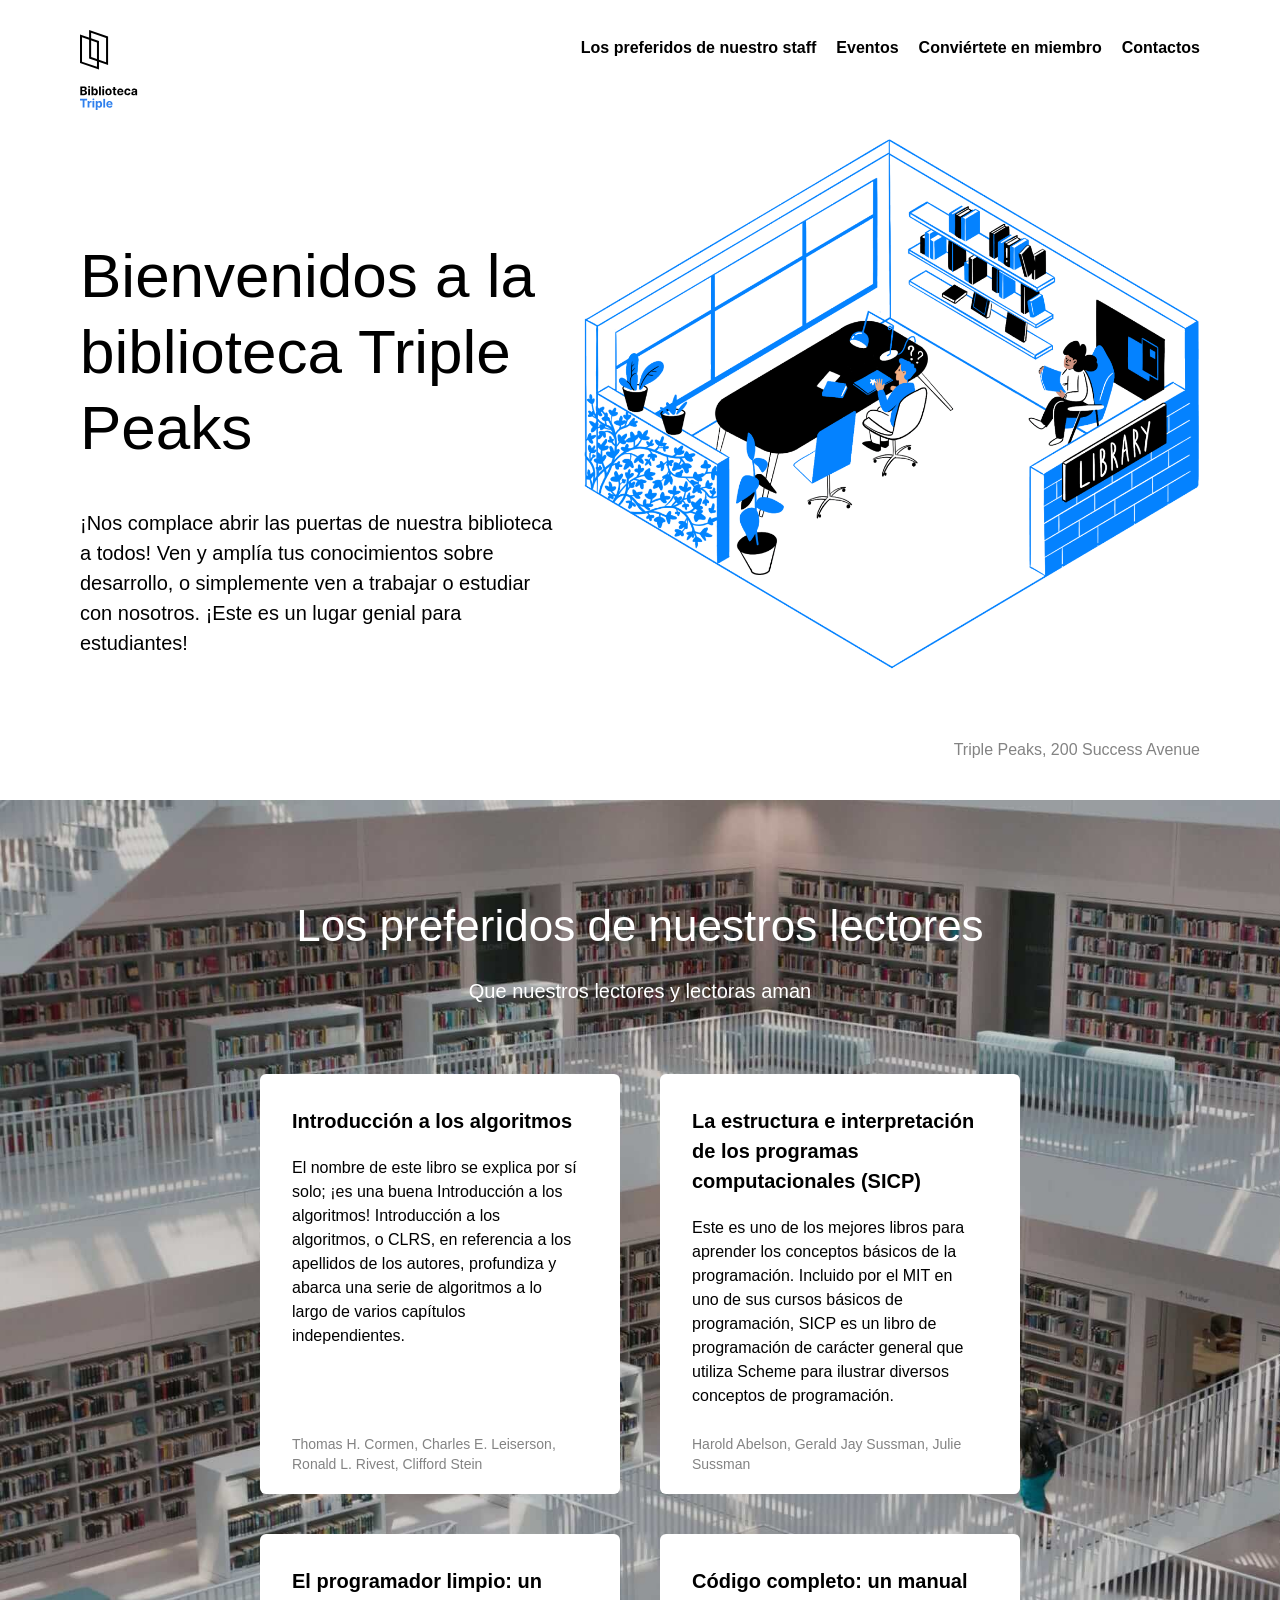
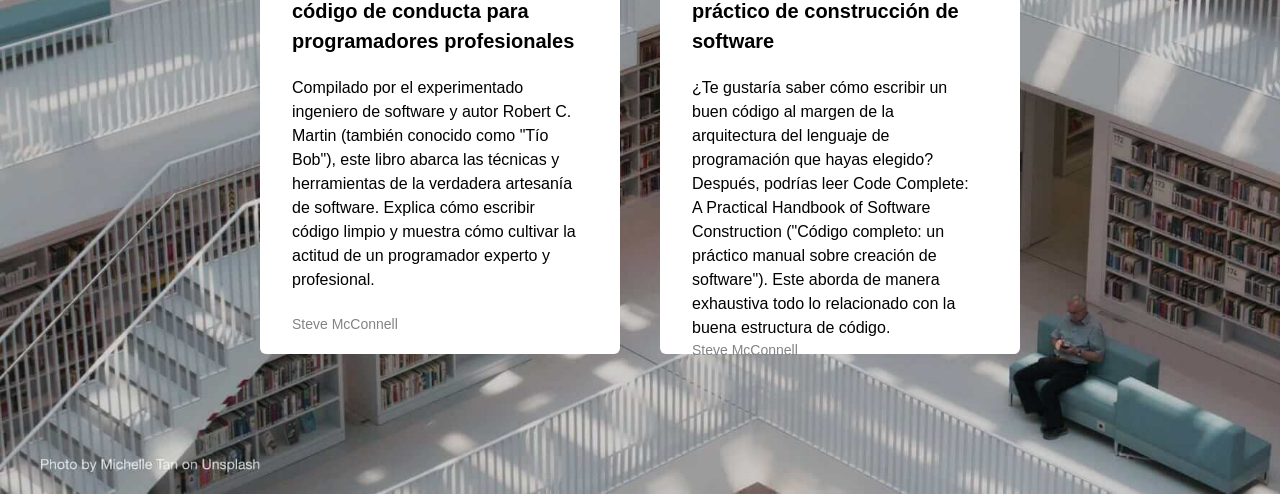
==== index.html @ 51bbdd3d "se agrega el mensaje en el main" ====
<!DOCTYPE html>
<html lang="es">
  <head>
    <meta charset="UTF-8" />
    <meta name="viewport" content="width=device-width, initial-scale=1.0" />
    <title>Biblioteca Triple Peaks</title>
    <link rel="shortcut icon" href="favicon.ico" />
    <link rel="stylesheet" href="./vendor/normalize.css" />
    <link rel="stylesheet" href="./styles/style.css" />
  </head>

  <body>
    <div class="page">
      <header class="header">
        <nav class="nav">
          <img
            src="./images/logo.svg"
            alt="Logotipo de la Biblioteca Triple Peaks"
            class="nav__logo"
          />
          <ul class="nav__links">
            <li>
              <a href="#staff" class="nav__link"
                >Los preferidos de nuestro staff</a
              >
            </li>
            <li>
              <a class="nav__link">Eventos</a>
            </li>
            <li>
              <a class="nav__link">Conviértete en miembro</a>
            </li>
            <li>
              <a class="nav__link">Contactos</a>
            </li>
          </ul>
        </nav>
        <div class="header__content">
          <div>
            <h1 class="header__title">
              Bienvenidos a la biblioteca Triple Peaks
            </h1>
            <p class="header__description">
              ¡Nos complace abrir las puertas de nuestra biblioteca a todos! Ven
              y amplía tus conocimientos sobre desarrollo, o simplemente ven a
              trabajar o estudiar con nosotros. ¡Este es un lugar genial para
              estudiantes!
            </p>
          </div>

          <img
            src="./images/inside_the_library.png"
            alt="Ilustración 'Dentro de la biblioteca'"
            class="header__image"
          />
        </div>
        <div class="header__footer">
          <p class="header__address">Triple Peaks, 200 Success Avenue</p>
        </div>
      </header>

      <main class="content">
        <section class="staff" id="staff">
          <h2 class="staff__title">Los preferidos de nuestros lectores</h2>
          <p class="staff__subtitle">Que nuestros lectores y lectoras aman</p>
          <ul class="staff__cards">
            <li class="card">
              <div class="card__content">
                <h3 class="card__title">Introducción a los algoritmos</h3>
                <p class="card__text">
                  El nombre de este libro se explica por sí solo; ¡es una buena
                  Introducción a los algoritmos! Introducción a los algoritmos,
                  o CLRS, en referencia a los apellidos de los autores,
                  profundiza y abarca una serie de algoritmos a lo largo de
                  varios capítulos independientes.
                </p>
                <p class="card__footer">
                  Thomas H. Cormen, Charles E. Leiserson, Ronald L. Rivest,
                  Clifford Stein
                </p>
              </div>
            </li>

            <li class="card">
              <div class="card__content">
                <h3 class="card__title">
                  La estructura e interpretación de los programas
                  computacionales (SICP)
                </h3>
                <p class="card__text">
                  Este es uno de los mejores libros para aprender los conceptos
                  básicos de la programación. Incluido por el MIT en uno de sus
                  cursos básicos de programación, SICP es un libro de
                  programación de carácter general que utiliza Scheme para
                  ilustrar diversos conceptos de programación.
                </p>
                <p class="card__footer">
                  Harold Abelson, Gerald Jay Sussman, Julie Sussman
                </p>
              </div>
            </li>

            <li class="card">
              <div class="card__content">
                <h3 class="card__title">
                  El programador limpio: un código de conducta para
                  programadores profesionales
                </h3>
                <p class="card__text">
                  Compilado por el experimentado ingeniero de software y autor
                  Robert C. Martin (también conocido como "Tío Bob"), este libro
                  abarca las técnicas y herramientas de la verdadera artesanía
                  de software. Explica cómo escribir código limpio y muestra
                  cómo cultivar la actitud de un programador experto y
                  profesional.
                </p>
                <p class="card__footer">Steve McConnell</p>
              </div>
            </li>

            <li class="card">
              <div class="card__content">
                <h3 class="card__title">
                  Código completo: un manual práctico de construcción de
                  software
                </h3>
                <p class="card__text">
                  ¿Te gustaría saber cómo escribir un buen código al margen de
                  la arquitectura del lenguaje de programación que hayas
                  elegido? Después, podrías leer Code Complete: A Practical
                  Handbook of Software Construction ("Código completo: un
                  práctico manual sobre creación de software"). Este aborda de
                  manera exhaustiva todo lo relacionado con la buena estructura
                  de código.
                </p>
                <p class="card__footer">Steve McConnell</p>
              </div>
            </li>
          </ul>
        </section>
      </main>
    </div>
  </body>
</html>
---- styles/style.css ----
.page {
  min-width: 1100px;
  max-width: 1600px;
  margin: auto;
  font-family: Arial, Helvetica, sans-serif;
  font-size: 16px;
  line-height: 20px;
}

.header {
  display: flex;
  flex-direction: column;
  height: 100vh;
  min-height: 720px;
  max-height: 800px;
  padding: 30px 80px 40px;
  position: relative;
  box-sizing: border-box;
}

.nav {
  display: flex;
  align-items: normal;
  flex-wrap: wrap;
  min-width: 1100px;
  max-width: 1600px;
  justify-content: space-between;
}

.nav__logo {
  display: flex;
  width: 58px;
  height: 80px;
}

.nav__links {
  display: flex;
  column-gap: 20px;
  list-style-type: none;
  padding: 0px;
  margin: 8px 0 0;
  margin-left: auto;
}

.nav__link {
  color: #000000;
  text-decoration: none;
  font-weight: bold;
}

.header__content {
  display: flex;
  min-width: 1100px;
  max-width: 1600px;
  justify-content: space-between;
}

.header__title {
  font-size: 62px;
  line-height: 76px;
  font-weight: 500;
  max-width: 635px;
  margin-top: 128px;
}

.header__description {
  font-size: 20px;
  line-height: 30px;
  max-width: 515px;
  margin-top: 32px;
}

.header__image {
  max-width: 636px;
}

.header__footer {
  margin-top: auto;
  width: 100%;
  display: flex;
  align-items: center;
  justify-content: flex-end;
  box-sizing: border-box;
}

.header__link {
  color: #2f80ed;
  text-decoration: none;
}

.header__address {
  margin: 0;
  color: #838383;
}

.staff {
  background-image: url("../images/staff_picks_background.jpg");
  padding: 100px 0 140px;
  background-size: cover;
}

.staff__title {
  text-align: center;
  font-size: 44px;
  line-height: 52px;
  font-weight: 400;
  margin: 0 0 24px;
  color: #ffffff;
}

.staff__subtitle {
  text-align: center;
  font-size: 20px;
  line-height: 30px;
  font-weight: 400;
  margin: 0;
  color: #ffffff;
}

/* Agrega la regla CSS para tu nueva clase aquí. Asegúrate de colocarlo antes de .card:, los padres deben preceder a sus hijos */
.staff__cards {
  max-width: 760px;
  margin: 68px auto 0;
  align-content: center;
  display: flex;
  flex-wrap: wrap;
  justify-content: center;
  row-gap: 40px;
  column-gap: 40px;
  list-style-type: none;
  padding-left: 0;
}

.card {
  background-color: #fff;
  border-radius: 6px;
  padding: 32px 40px 20px 32px;
  box-sizing: border-box;
  height: 420px;
  width: 360px;
}

.card__content {
  width: 100%;
  height: 100%;
  display: flex;
  flex-direction: column;
}

.card__title {
  font-size: 20px;
  line-height: 30px;
  font-weight: 700;
  margin: 0;
}

.card__text {
  margin: 20px 0 0;
  font-size: 16px;
  line-height: 24px;
}

.card__footer {
  margin: 0;
  font-size: 14px;
  line-height: 20px;
  color: #838383;
  margin-top: auto;
}
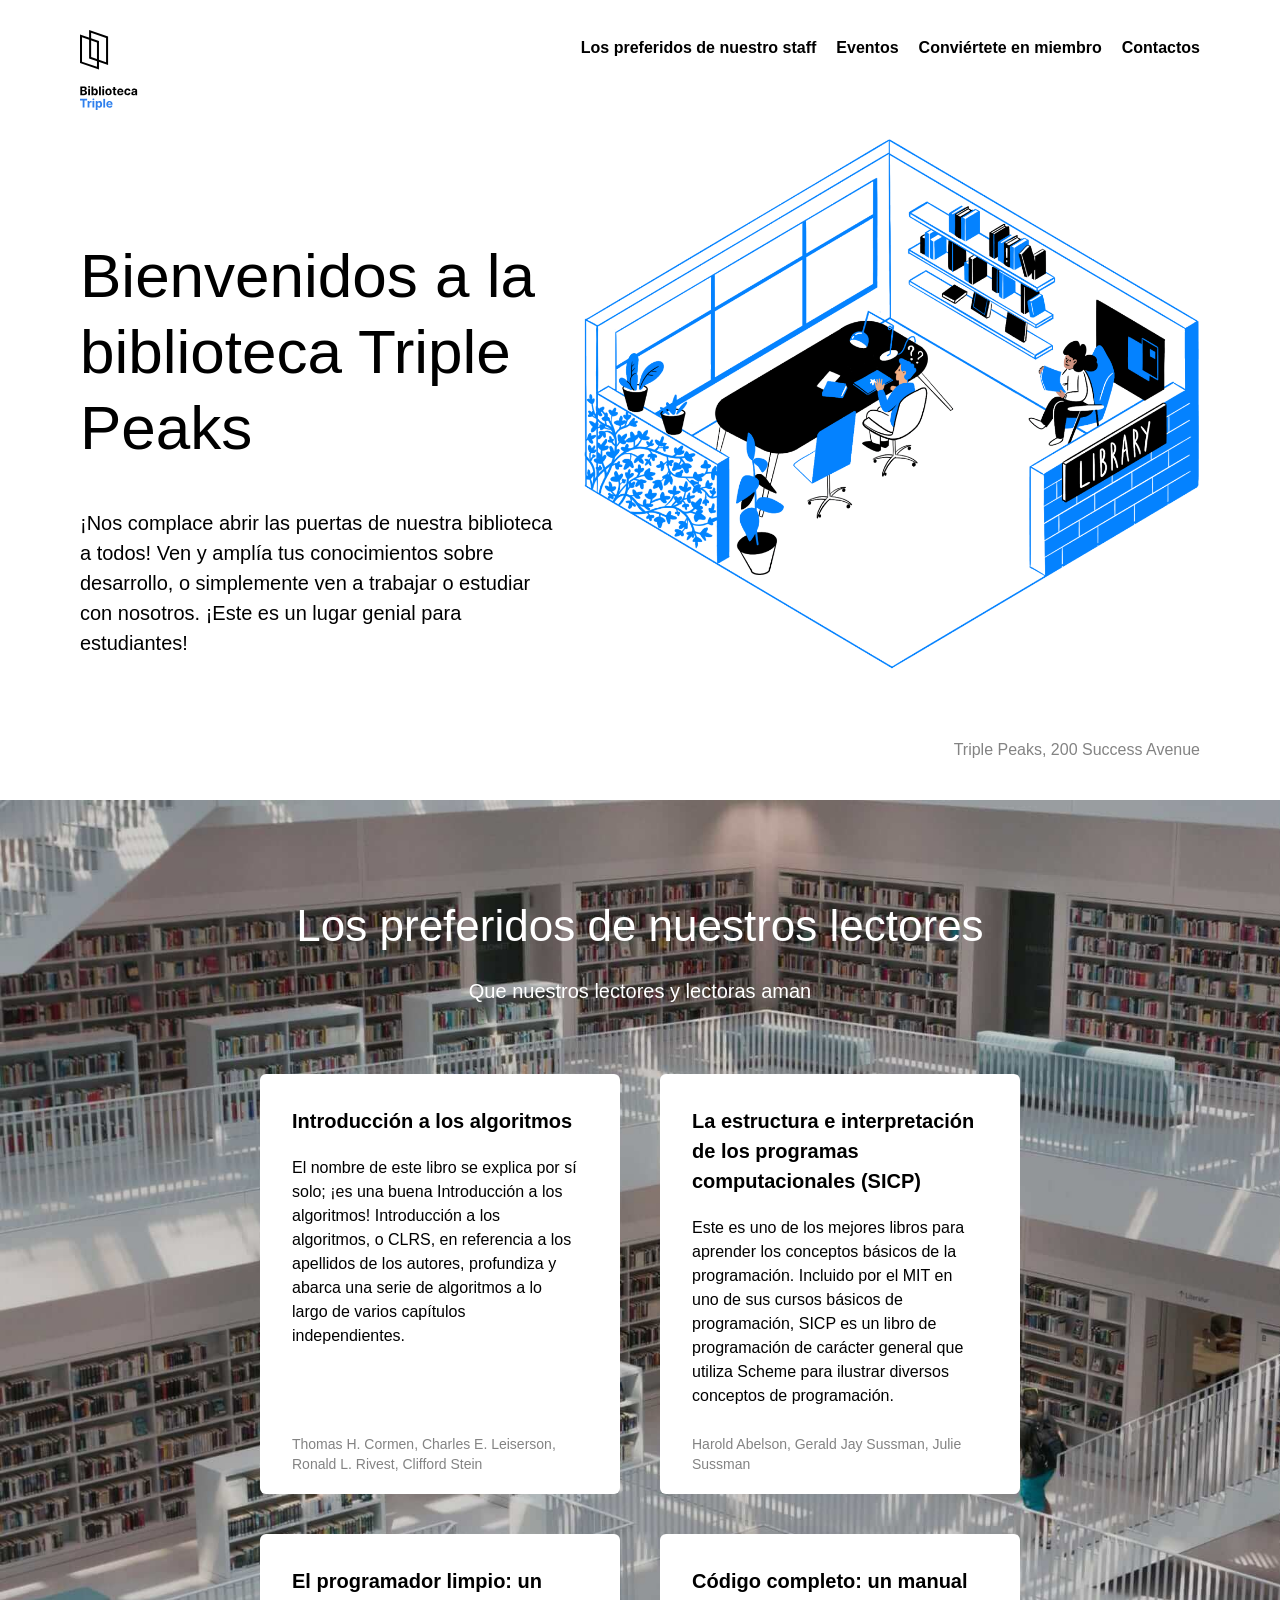
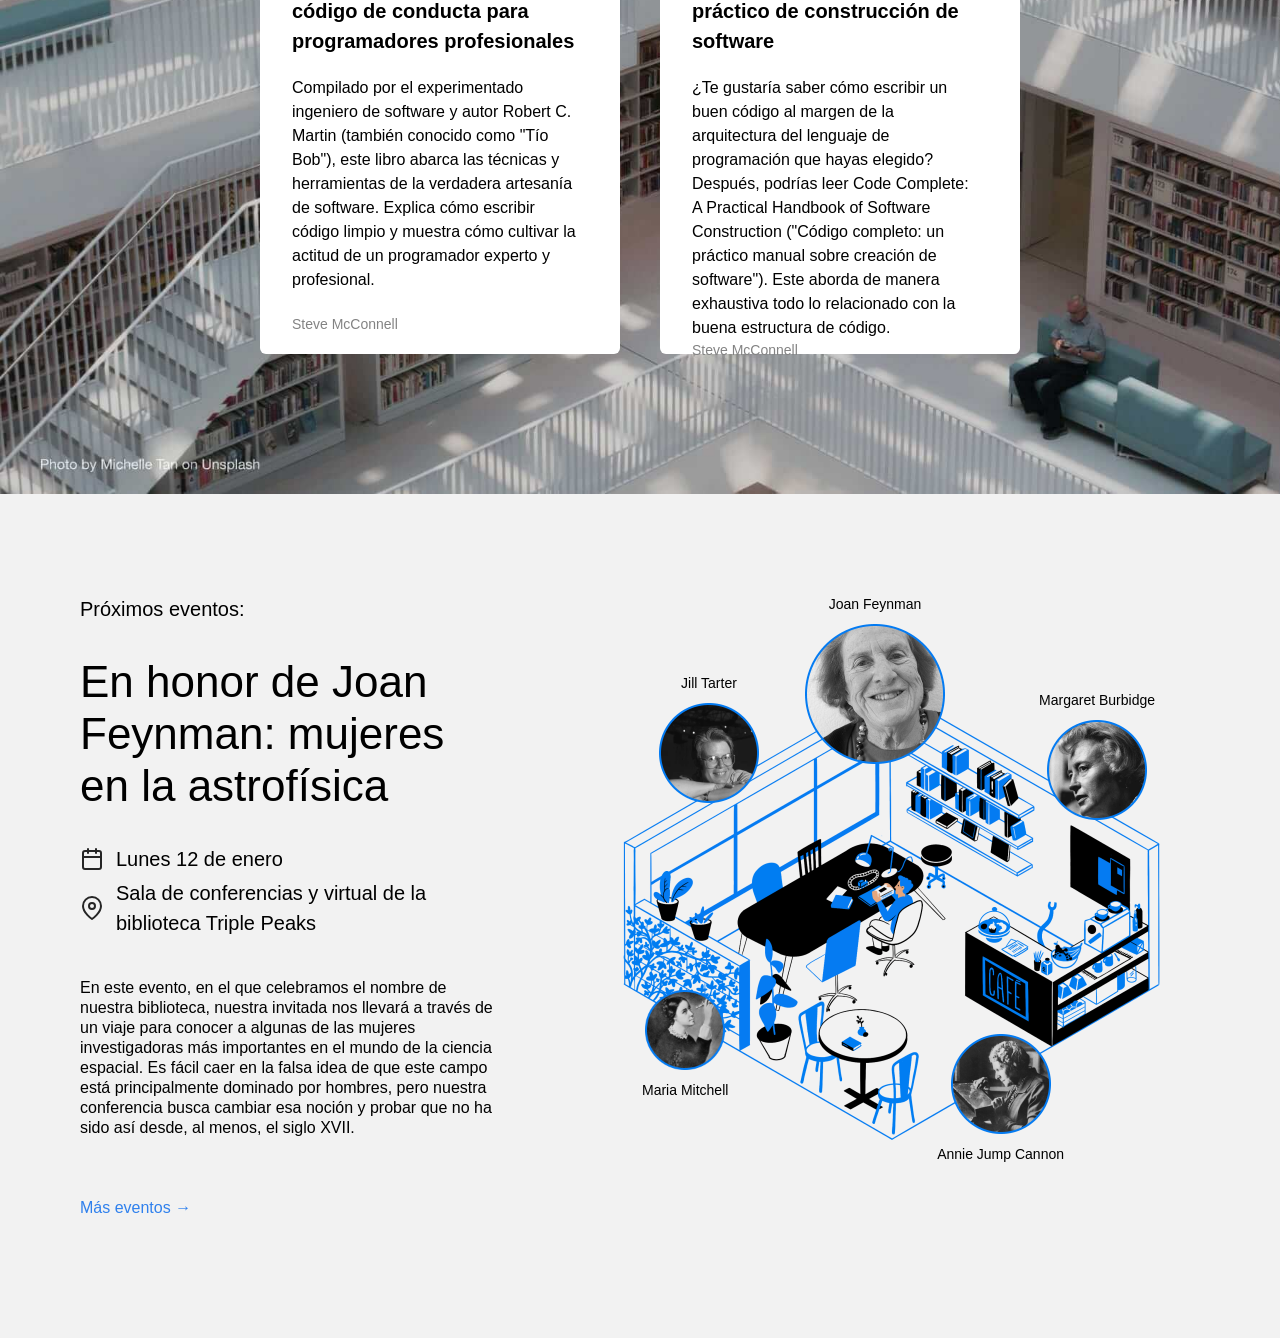
==== commit bfdadc9e: "Nueva actualización de mi proyecto" ====
--- a/index.html
+++ b/index.html
@@ -25,7 +25,7 @@
               >
             </li>
             <li>
-              <a class="nav__link">Eventos</a>
+              <a href="#events" class="nav__link">Eventos</a>
             </li>
             <li>
               <a class="nav__link">Conviértete en miembro</a>
@@ -138,6 +138,93 @@
             </li>
           </ul>
         </section>
+        <section class="events" id="events">
+          <div class="events__content">
+            <h2 class="events__heading">Próximos eventos:</h2>
+            <h3 class="events__title">
+              En honor de Joan Feynman: mujeres en la astrofísica
+            </h3>
+            <div class="event-info events__info-section">
+              <div class="event-info__item">
+                <img
+                  src="./images/icon_calendar.svg"
+                  alt="Calendar icon"
+                  class="event-info__icon"
+                />
+                <p class="event-info__text">Lunes 12 de enero</p>
+              </div>
+              <div class="event-info__item">
+                <img
+                  src="./images/icon_pin.svg"
+                  alt="Pin icon"
+                  class="event-info__icon"
+                />
+                <p class="event-info__text">
+                  Sala de conferencias y virtual de la biblioteca Triple Peaks
+                </p>
+              </div>
+            </div>
+            <p class="events__description">
+              En este evento, en el que celebramos el nombre de nuestra
+              biblioteca, nuestra invitada nos llevará a través de un viaje para
+              conocer a algunas de las mujeres investigadoras más importantes en
+              el mundo de la ciencia espacial. Es fácil caer en la falsa idea de
+              que este campo está principalmente dominado por hombres, pero
+              nuestra conferencia busca cambiar esa noción y probar que no ha
+              sido así desde, al menos, el siglo XVII.
+            </p>
+            <a href="#" class="events__more">Más eventos &rarr;</a>
+          </div>
+          <div class="events__cover">
+            <img
+              src="images/cafe.png"
+              alt="Cafe en la biblioteca"
+              class="events__image"
+            />
+            <div class="person person_name_feynman">
+              <p class="person__caption">Joan Feynman</p>
+              <img
+                src="images/person_feynman.png"
+                alt="Imagen de Feynman"
+                class="person__image person__image_size_l"
+              />
+            </div>
+            <div class="person person_name_burbidge">
+              <p class="person__caption">Margaret Burbidge</p>
+              <img
+                src="images/person_burbidge.png"
+                alt="Imagen de Margaret Burbidge"
+                class="person__image person__image_size_m"
+              />
+            </div>
+            <div class="person person_name_cannon">
+              <img
+                src="images/person_cannon.png"
+                alt="Imagen de Annie Jump Cannor"
+                class="person__image person__image_size_m"
+              />
+              <p class="person__caption">Annie Jump Cannon</p>
+            </div>
+            <div class="person person_name_mitchell">
+              <img
+                src="images/person_mitchell.png"
+                alt="Imagen de Annie Jump Cannor"
+                class="person__image person__image_size_s"
+              />
+              <p class="person__caption">Maria Mitchell</p>
+            </div>
+            <div class="person person_name_tarter">
+              <p class="person__caption">Jill Tarter</p>
+              <img
+                src="images/person_tarter.png"
+                alt="Imagen de Jill Tarter"
+                class="person__image person__image_size_m"
+              />
+            </div>
+          </div>
+
+          <!-- Comienza a crear la composición aquí -->
+        </section>
       </main>
     </div>
   </body>
--- a/styles/style.css
+++ b/styles/style.css
@@ -167,3 +167,137 @@
   color: #838383;
   margin-top: auto;
 }
+.events {
+  padding: 100px 0 120px 80px;
+  display: flex;
+  align-items: start;
+  justify-content: space-between;
+  box-sizing: border-box;
+  background-color: #f2f2f2;
+}
+
+.events__content {
+  flex-basis: 580px;
+}
+
+.events__heading {
+  font-size: 20px;
+  font-weight: 500;
+  line-height: 30px;
+  margin: 0;
+}
+
+.events__title {
+  font-size: 44px;
+  font-weight: 500;
+  line-height: 52px;
+  margin: 32px 0 0;
+}
+
+.events__info-section {
+  margin-top: 32px;
+}
+
+.event-info__item {
+  display: flex;
+  align-items: center;
+  margin-bottom: 4px;
+  font-weight: 500;
+}
+
+.event-info__icon {
+  background-repeat: no-repeat;
+  background-position: center;
+  margin-right: 12px;
+  width: 24px;
+  height: 24px;
+}
+
+.event-info__text {
+  font-size: 20px;
+  font-weight: 500;
+  line-height: 30px;
+  margin: 0;
+}
+
+.events__description {
+  margin: 40px 0 60px;
+}
+
+.events__more {
+  color: #2f80ed;
+  text-decoration: none;
+}
+
+.events__cover {
+  flex-grow: 1;
+  flex-shrink: 0;
+  flex-basis: 780px;
+  max-width: 780px;
+  position: relative;
+}
+
+.events__image {
+  max-width: 100%;
+}
+
+.person {
+  position: absolute;
+  display: flex;
+  align-items: center;
+  flex-direction: column;
+  gap: 10px;
+}
+
+.person_name_feynman {
+  top: 0px;
+  right: 0;
+  left: -30px;
+  bottom: 319px;
+}
+
+.person_name_burbidge {
+  top: 96px;
+  right: 125px;
+  /* Utiliza los valores correctos de las propiedades top/right/bottom/left para posicionar el elemento */
+}
+
+.person_name_cannon {
+  bottom: 18px;
+  right: 216px;
+  /* Utiliza los valores correctos de las propiedades top/right/bottom/left para posicionar el elemento */
+}
+
+.person_name_mitchell {
+  bottom: 82px;
+  left: 142px;
+  /* Utiliza los valores correctos de las propiedades top/right/bottom/left para posicionar el elemento */
+}
+
+.person_name_tarter {
+  top: 79px;
+  left: 159px;
+  /* Utiliza los valores correctos de las propiedades top/right/bottom/left para posicionar el elemento */
+}
+
+.person__image {
+  max-width: 100%;
+}
+
+.person__image_size_l {
+  width: 140px;
+}
+
+.person__image_size_m {
+  width: 100px;
+}
+
+.person__image_size_s {
+  width: 80px;
+}
+
+.person__caption {
+  text-align: center;
+  font-size: 14px;
+  margin: 0;
+}
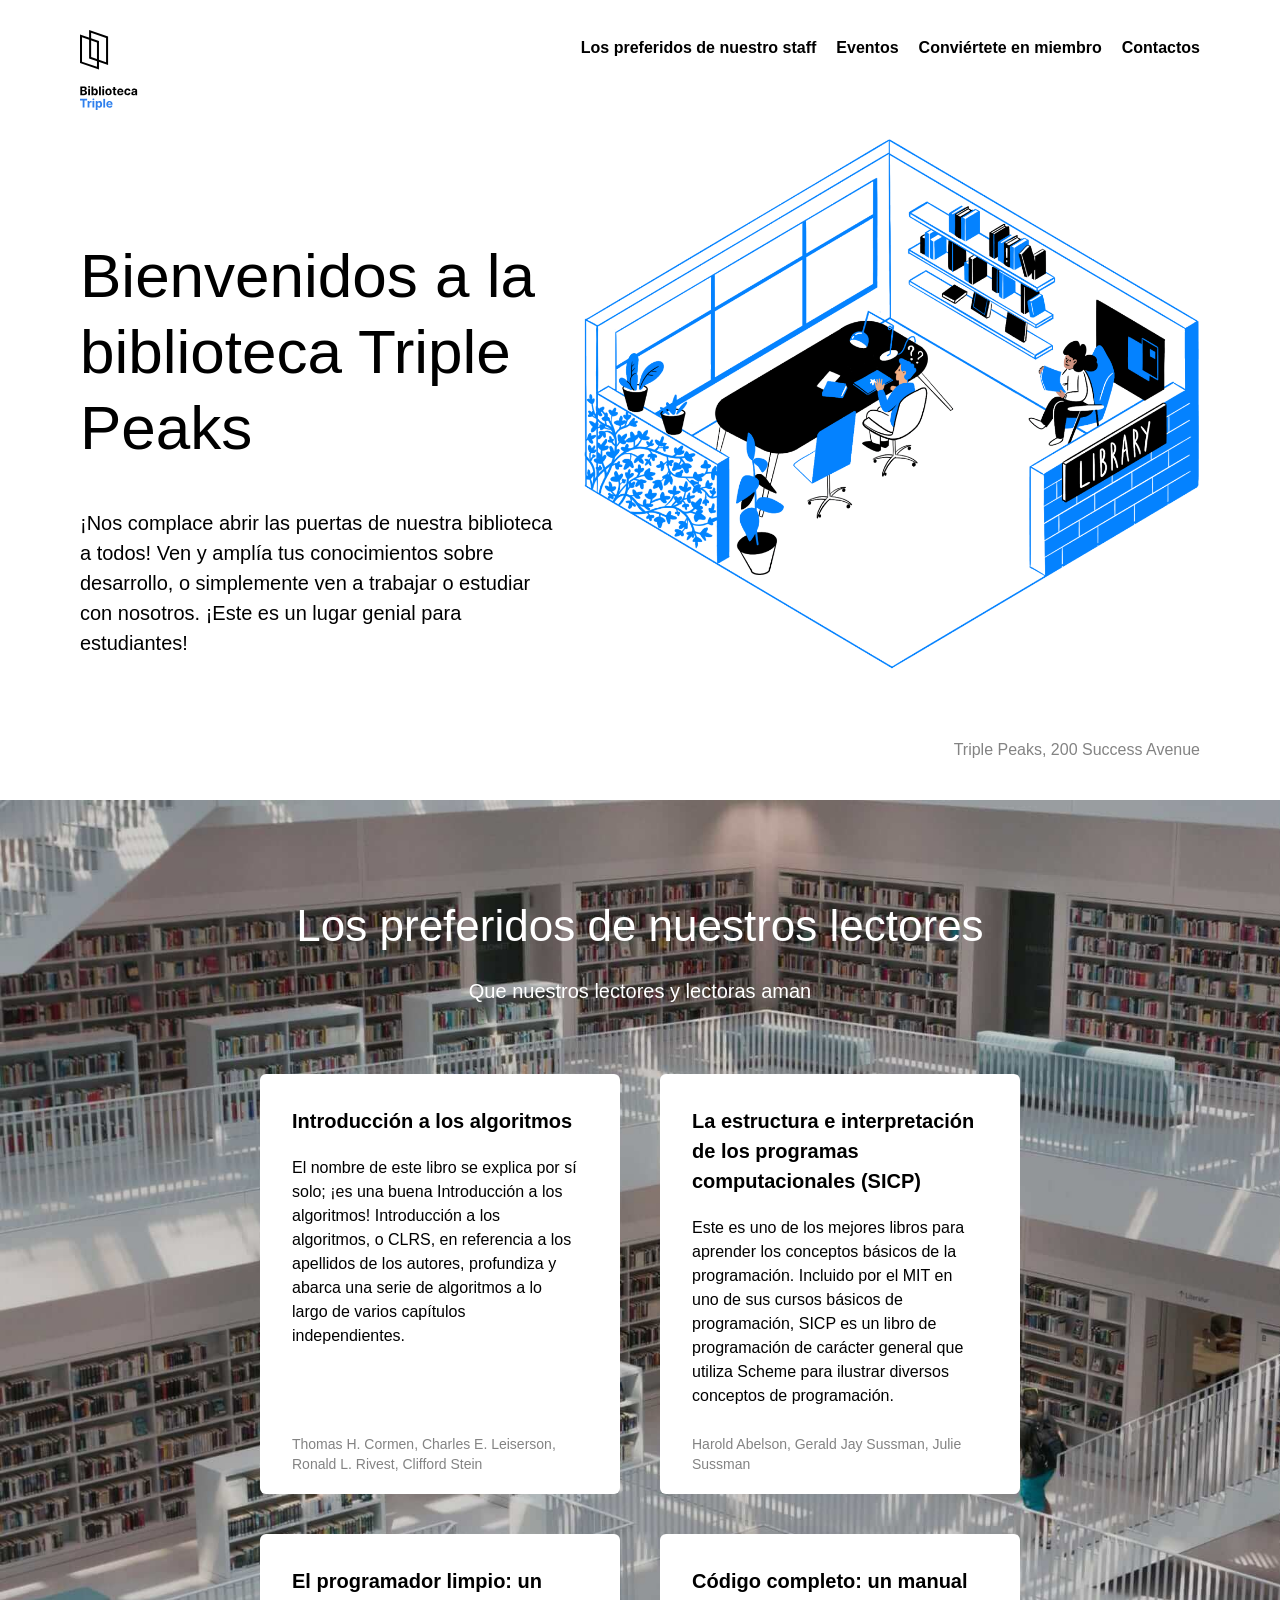
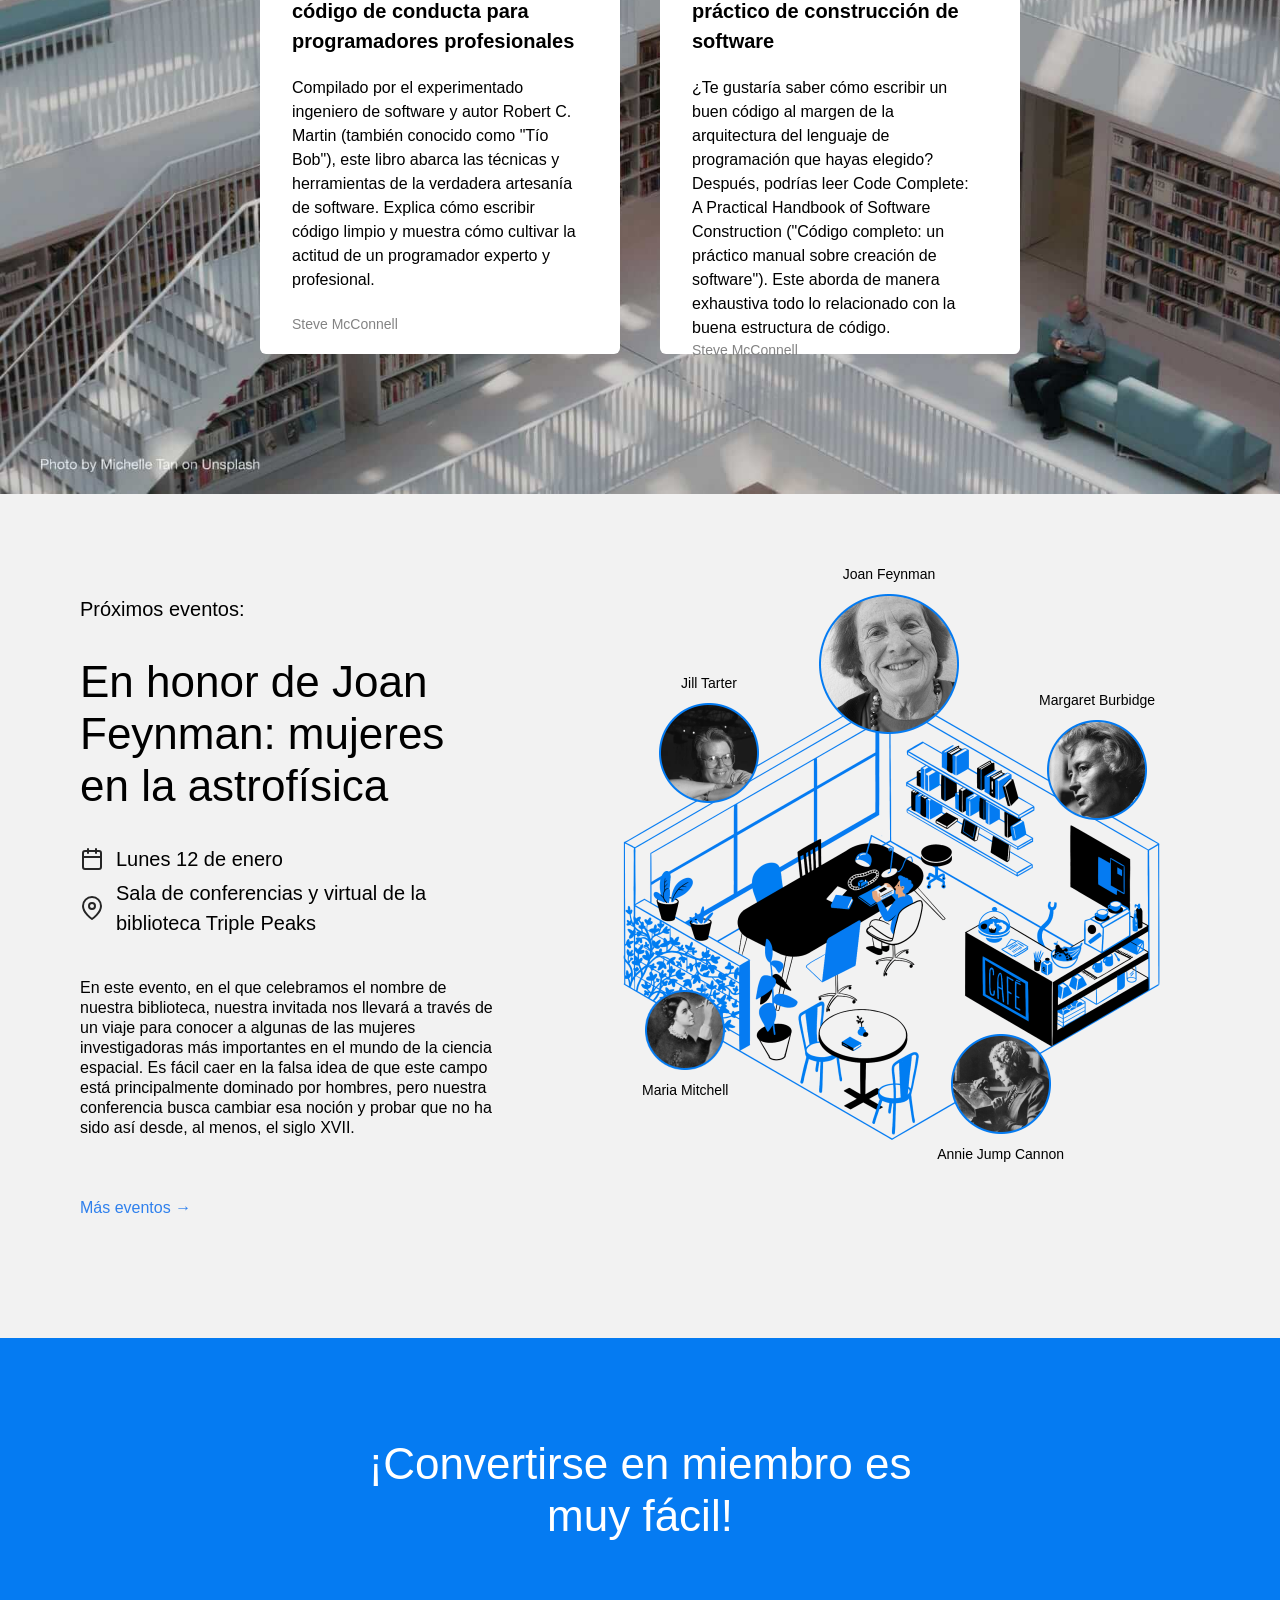
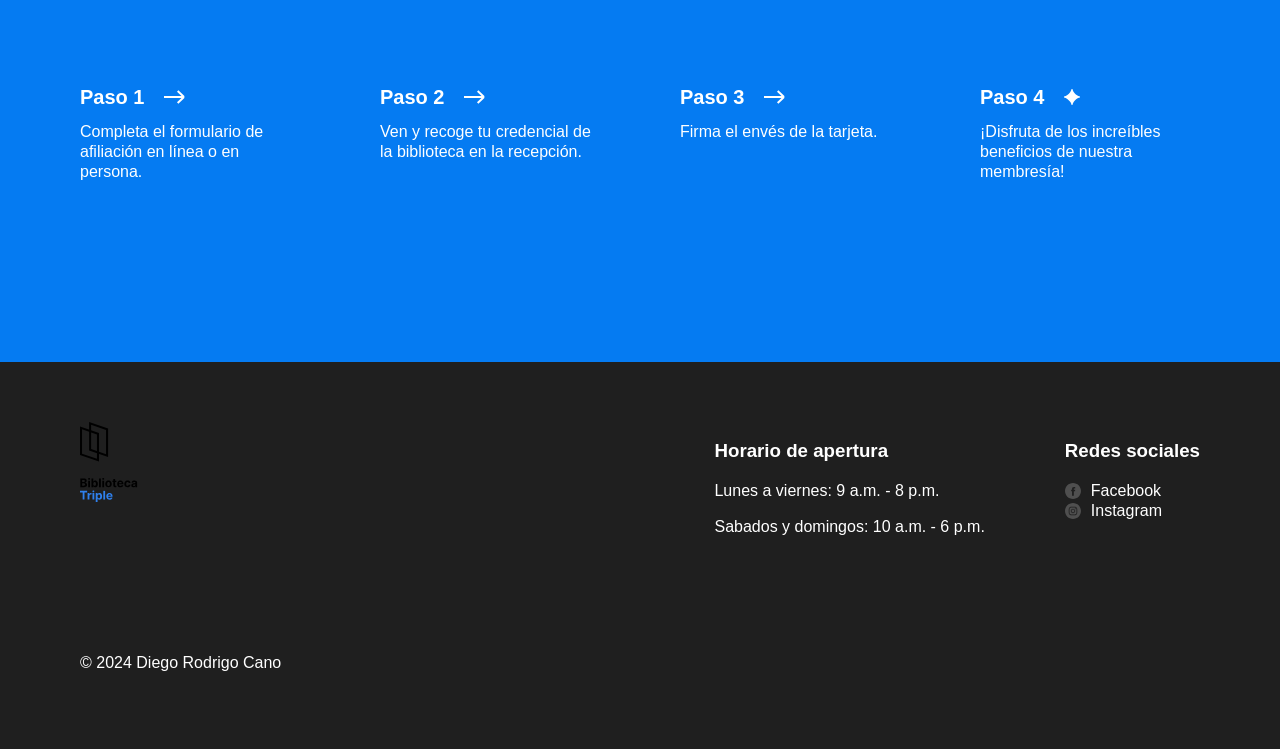
==== commit 94ed0bba: "se agrega contenido" ====
--- a/index.html
+++ b/index.html
@@ -28,10 +28,10 @@
               <a href="#events" class="nav__link">Eventos</a>
             </li>
             <li>
-              <a class="nav__link">Conviértete en miembro</a>
+              <a href="#membership" class="nav__link">Conviértete en miembro</a>
             </li>
             <li>
-              <a class="nav__link">Contactos</a>
+              <a href="#footer" class="nav__link">Contactos</a>
             </li>
           </ul>
         </nav>
@@ -225,6 +225,103 @@
 
           <!-- Comienza a crear la composición aquí -->
         </section>
+        <section class="membership" id="membership">
+          <h2 class="membership__title">
+            ¡Convertirse en miembro es muy fácil!
+          </h2>
+          <ul class="membership__steps">
+            <li class="step">
+              <h3 class="step__title">
+                Paso 1
+                <img
+                  src="./images/icon_step_forward.svg"
+                  alt="icon forward"
+                  class="step__icon"
+                />
+              </h3>
+              <p class="step__description">
+                Completa el formulario de afiliación en línea o en persona.
+              </p>
+            </li>
+            <li class="step">
+              <h3 class="step__title">
+                Paso 2
+                <img
+                  src="./images/icon_step_forward.svg"
+                  alt="icon forward"
+                  class="step__icon"
+                />
+              </h3>
+              <p class="step__description">
+                Ven y recoge tu credencial de la biblioteca en la recepción.
+              </p>
+            </li>
+            <li class="step">
+              <h3 class="step__title">
+                Paso 3
+                <img
+                  src="./images/icon_step_forward.svg"
+                  alt="icon forward"
+                  class="step__icon"
+                />
+              </h3>
+              <p class="step__description">Firma el envés de la tarjeta.</p>
+            </li>
+            <li class="step">
+              <h3 class="step__title">
+                Paso 4
+                <img
+                  src="./images/icon_step_finish.svg"
+                  alt="icon finish"
+                  class="step__icon"
+                />
+              </h3>
+              <p class="step__description">
+                ¡Disfruta de los increíbles beneficios de nuestra membresía!
+              </p>
+            </li>
+          </ul>
+        </section>
+        <footer class="footer" id="footer">
+          <section id="footer__columns" class="footer__columns">
+            <div class="footer__column">
+              <img src="images/logo.svg" alt="Logotipo" class="footer__logo" />
+            </div>
+            <div class="footer__column footer__column_content_hours">
+              <h3 class="footer__column-heading">Horario de apertura</h3>
+              <ul class="footer__list">
+                <li class="footer__list-item">
+                  Lunes a viernes: 9 a.m. - 8 p.m.
+                </li>
+                <li class="footer__list-item">
+                  Sabados y domingos: 10 a.m. - 6 p.m.
+                </li>
+              </ul>
+            </div>
+            <div class="footer__column footer__column_content_social">
+              <h3 class="footer__column-heading">Redes sociales</h3>
+              <ul class="footer__list">
+                <li class="footer__list-item">
+                  <a class="footer__column-link" href="#">
+                    <img
+                      src="images/facebook_white.svg"
+                      alt="Facebook logo"
+                      class="footer__social-icon"
+                    />Facebook</a
+                  >
+                  <a class="footer__column-link" href="#">
+                    <img
+                      src="images/instagram_white.svg"
+                      alt="Instagram logo"
+                      class="footer__social-icon"
+                    />Instagram</a
+                  >
+                </li>
+              </ul>
+            </div>
+          </section>
+          <p class="footer__copyright">© 2024 Diego Rodrigo Cano</p>
+        </footer>
       </main>
     </div>
   </body>
--- a/styles/style.css
+++ b/styles/style.css
@@ -250,34 +250,28 @@
 }
 
 .person_name_feynman {
-  top: 0px;
-  right: 0;
-  left: -30px;
-  bottom: 319px;
+  top: -30px;
+  left: 319px;
 }
 
 .person_name_burbidge {
   top: 96px;
   right: 125px;
-  /* Utiliza los valores correctos de las propiedades top/right/bottom/left para posicionar el elemento */
 }
 
 .person_name_cannon {
   bottom: 18px;
   right: 216px;
-  /* Utiliza los valores correctos de las propiedades top/right/bottom/left para posicionar el elemento */
 }
 
 .person_name_mitchell {
   bottom: 82px;
   left: 142px;
-  /* Utiliza los valores correctos de las propiedades top/right/bottom/left para posicionar el elemento */
 }
 
 .person_name_tarter {
   top: 79px;
   left: 159px;
-  /* Utiliza los valores correctos de las propiedades top/right/bottom/left para posicionar el elemento */
 }
 
 .person__image {
@@ -301,3 +295,110 @@
   font-size: 14px;
   margin: 0;
 }
+
+.membership {
+  padding: 100px 0 140px;
+  background-color: #057bf2;
+  color: #ffffff;
+}
+
+.membership__title {
+  max-width: 574px;
+  margin: 0 auto;
+  text-align: center;
+  font-size: 44px;
+  font-weight: 500;
+  line-height: 52px;
+}
+
+.membership__steps {
+  list-style-type: none;
+  padding: 0;
+  margin: 100px 0 0;
+  display: flex;
+  flex-flow: row nowrap;
+  justify-content: center;
+  /* Agrega estilos */
+}
+
+.step {
+  margin: 40px;
+  flex-basis: 220px;
+  /* Agrega estilos */
+}
+
+.step__title {
+  margin: 0;
+  font-size: 20px;
+  line-height: 30px;
+  font-weight: 700;
+  display: flex;
+  align-items: center;
+}
+
+.step__icon {
+  margin-left: 20px;
+}
+
+.step__description {
+  margin: 10px 0 0;
+}
+
+.footer {
+  box-sizing: border-box;
+  padding: 60px 80px;
+  background-color: #1f1f1f;
+  color: #fff;
+}
+
+.footer__columns {
+  display: flex;
+  justify-content: space-between;
+}
+
+.footer__column_content_hours {
+  margin-left: auto;
+}
+
+.footer__column_content_social {
+  display: block;
+  margin-left: 80px;
+  margin-right: 0;
+}
+
+.footer__logo {
+  width: 58px;
+  height: 80px;
+}
+
+.footer__column-heading {
+  margin-bottom: 20px;
+}
+
+.footer__list {
+  /* El siguiente código elimina los estilos predeterminados del navegador para las listas */
+  list-style-type: none;
+  padding: 0;
+  margin: 0;
+}
+
+.footer__list-item {
+  margin-bottom: 16px;
+}
+
+.footer__column-link {
+  color: white;
+  text-decoration: none;
+  display: flex;
+  align-items: center;
+  column-gap: 10px;
+}
+
+.footer__social-icon {
+  max-width: 16px;
+  max-height: 16px;
+}
+
+.footer__copyright {
+  margin-top: 100px;
+}
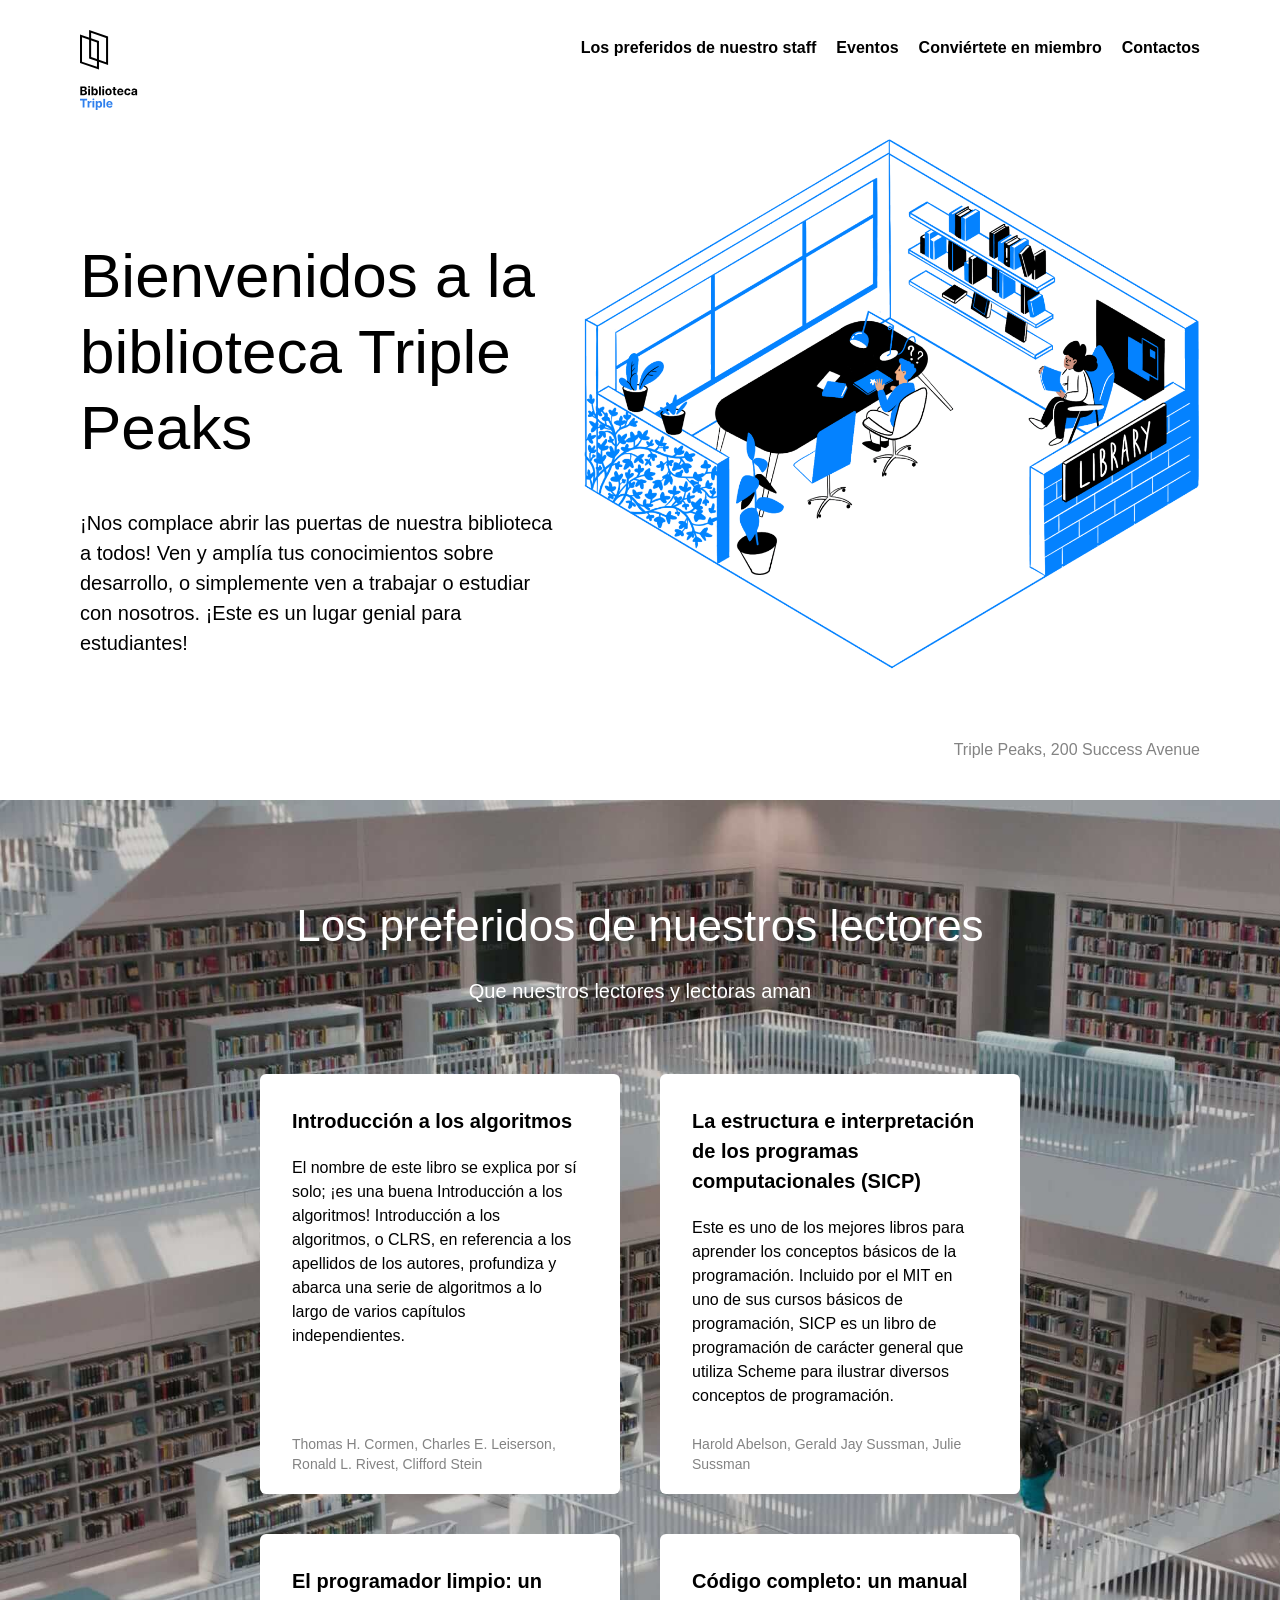
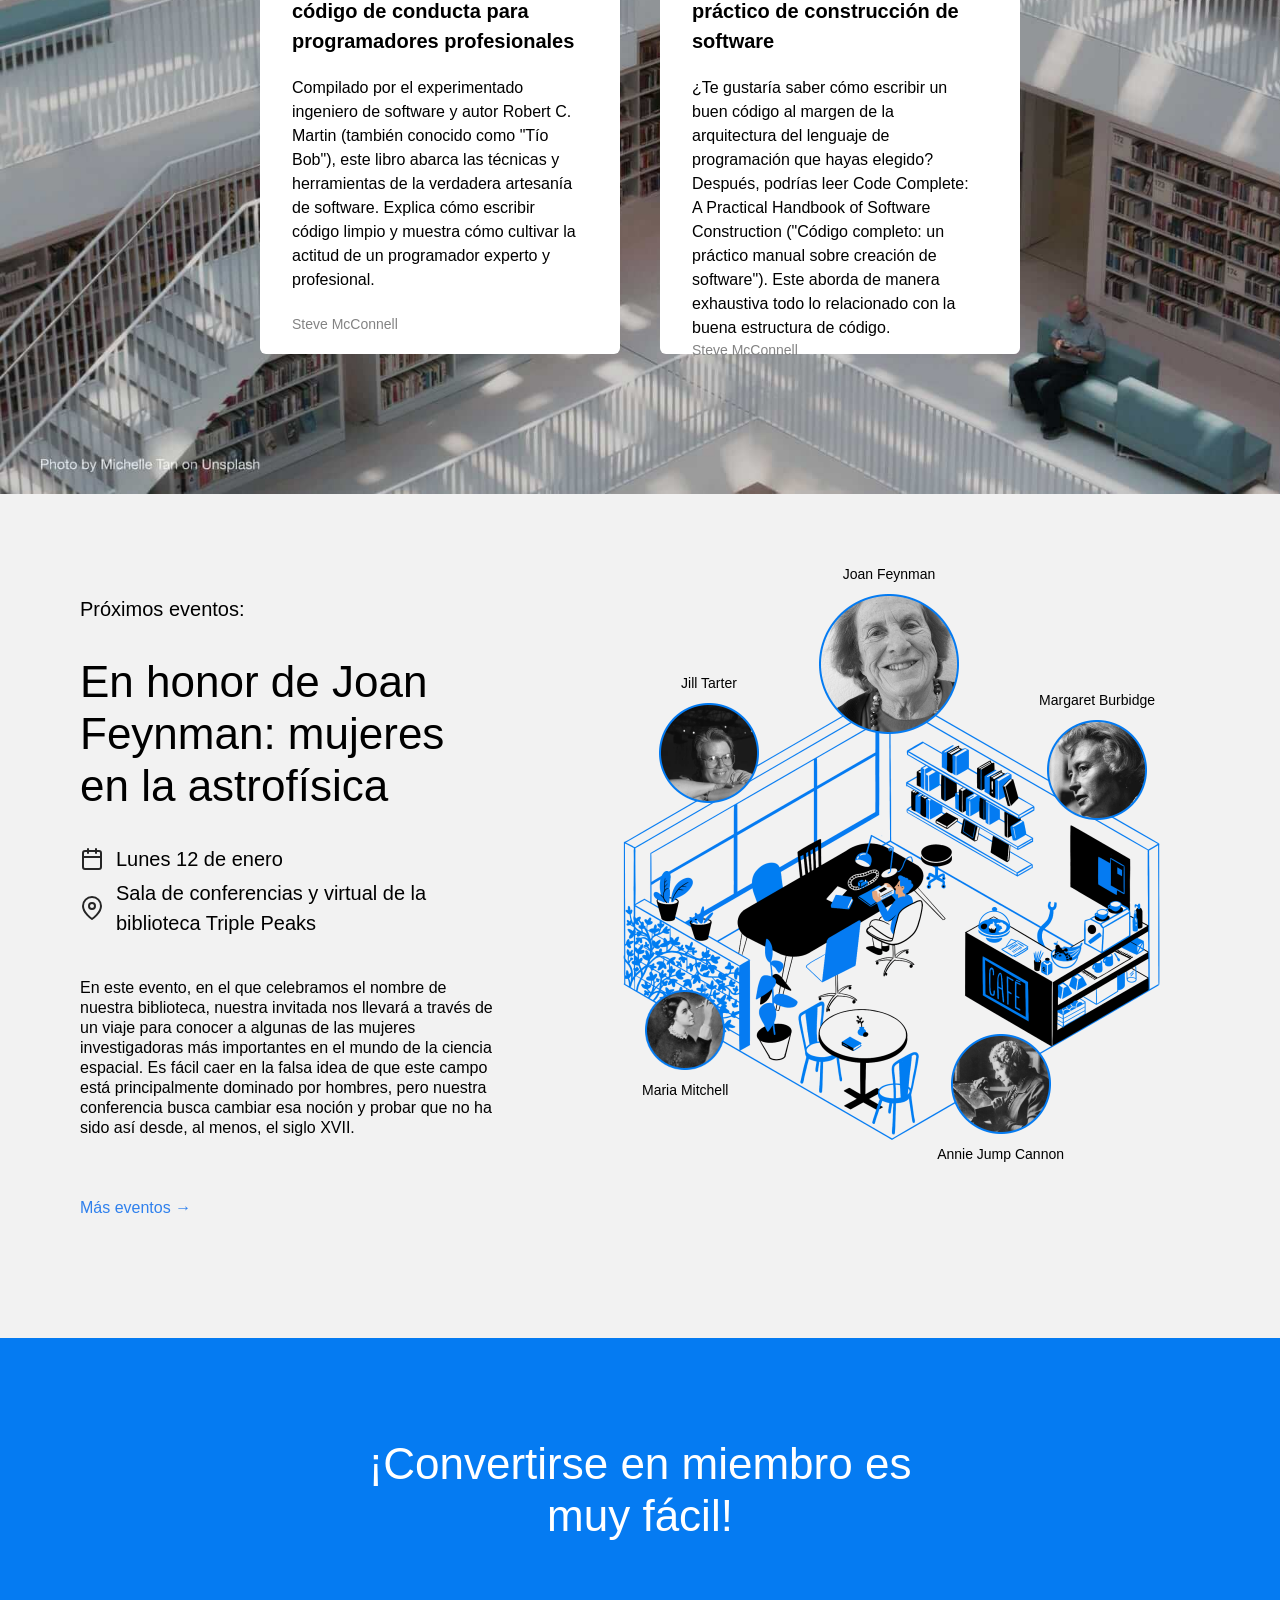
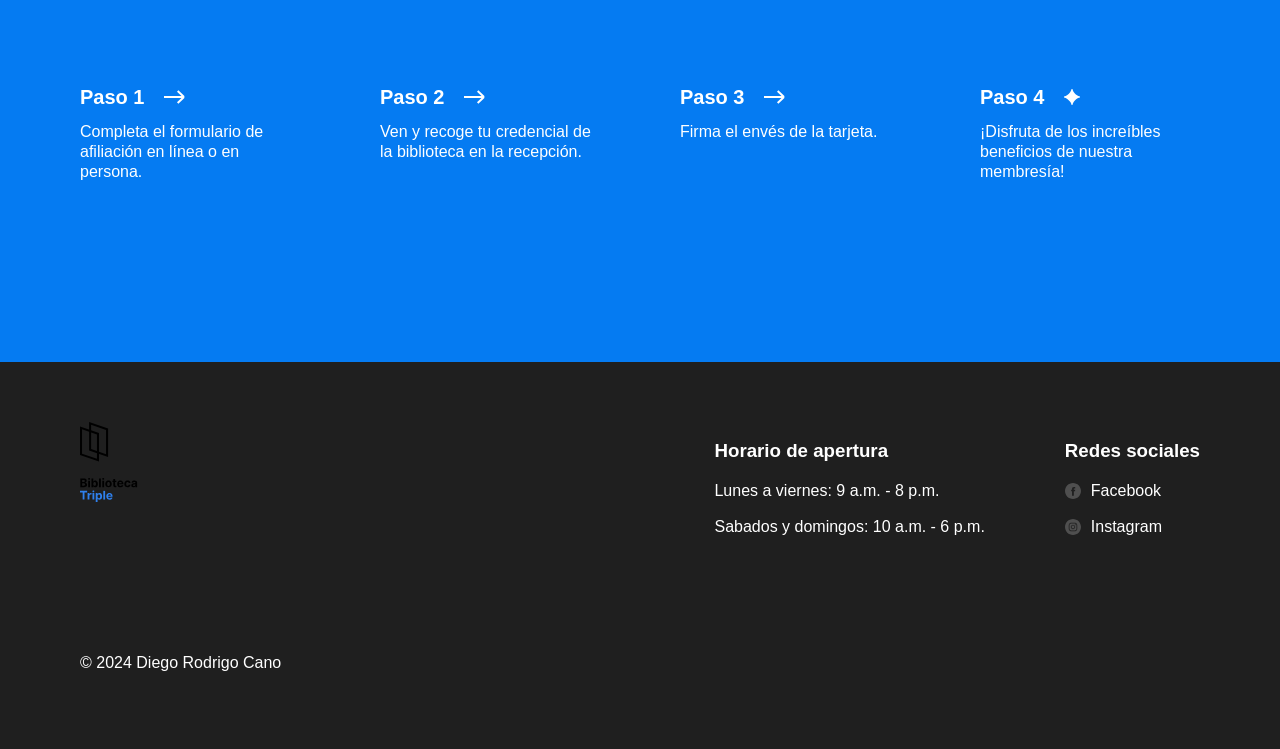
==== commit f0ecf028: "se agrego contenido" ====
--- a/index.html
+++ b/index.html
@@ -282,47 +282,49 @@
             </li>
           </ul>
         </section>
-        <footer class="footer" id="footer">
-          <section id="footer__columns" class="footer__columns">
-            <div class="footer__column">
-              <img src="images/logo.svg" alt="Logotipo" class="footer__logo" />
-            </div>
-            <div class="footer__column footer__column_content_hours">
-              <h3 class="footer__column-heading">Horario de apertura</h3>
-              <ul class="footer__list">
-                <li class="footer__list-item">
-                  Lunes a viernes: 9 a.m. - 8 p.m.
-                </li>
-                <li class="footer__list-item">
-                  Sabados y domingos: 10 a.m. - 6 p.m.
-                </li>
-              </ul>
-            </div>
-            <div class="footer__column footer__column_content_social">
-              <h3 class="footer__column-heading">Redes sociales</h3>
-              <ul class="footer__list">
-                <li class="footer__list-item">
-                  <a class="footer__column-link" href="#">
-                    <img
-                      src="images/facebook_white.svg"
-                      alt="Facebook logo"
-                      class="footer__social-icon"
-                    />Facebook</a
-                  >
-                  <a class="footer__column-link" href="#">
-                    <img
-                      src="images/instagram_white.svg"
-                      alt="Instagram logo"
-                      class="footer__social-icon"
-                    />Instagram</a
-                  >
-                </li>
-              </ul>
-            </div>
-          </section>
-          <p class="footer__copyright">© 2024 Diego Rodrigo Cano</p>
-        </footer>
       </main>
+      <footer class="footer" id="footer">
+        <section id="footer__columns" class="footer__columns">
+          <div class="footer__column">
+            <img src="images/logo.svg" alt="Logotipo" class="footer__logo" />
+          </div>
+          <div class="footer__column footer__column_content_hours">
+            <h3 class="footer__column-heading">Horario de apertura</h3>
+            <ul class="footer__list">
+              <li class="footer__list-item">
+                Lunes a viernes: 9 a.m. - 8 p.m.
+              </li>
+              <li class="footer__list-item">
+                Sabados y domingos: 10 a.m. - 6 p.m.
+              </li>
+            </ul>
+          </div>
+          <div class="footer__column footer__column_content_social">
+            <h3 class="footer__column-heading">Redes sociales</h3>
+            <ul class="footer__list">
+              <li class="footer__list-item">
+                <a class="footer__column-link" href="#">
+                  <img
+                    src="images/facebook_white.svg"
+                    alt="Facebook logo"
+                    class="footer__social-icon"
+                  />Facebook</a
+                >
+              </li>
+              <li class="footer__list-item">
+                <a class="footer__column-link" href="#">
+                  <img
+                    src="images/instagram_white.svg"
+                    alt="Instagram logo"
+                    class="footer__social-icon"
+                  />Instagram</a
+                >
+              </li>
+            </ul>
+          </div>
+        </section>
+        <p class="footer__copyright">© 2024 Diego Rodrigo Cano</p>
+      </footer>
     </div>
   </body>
 </html>
